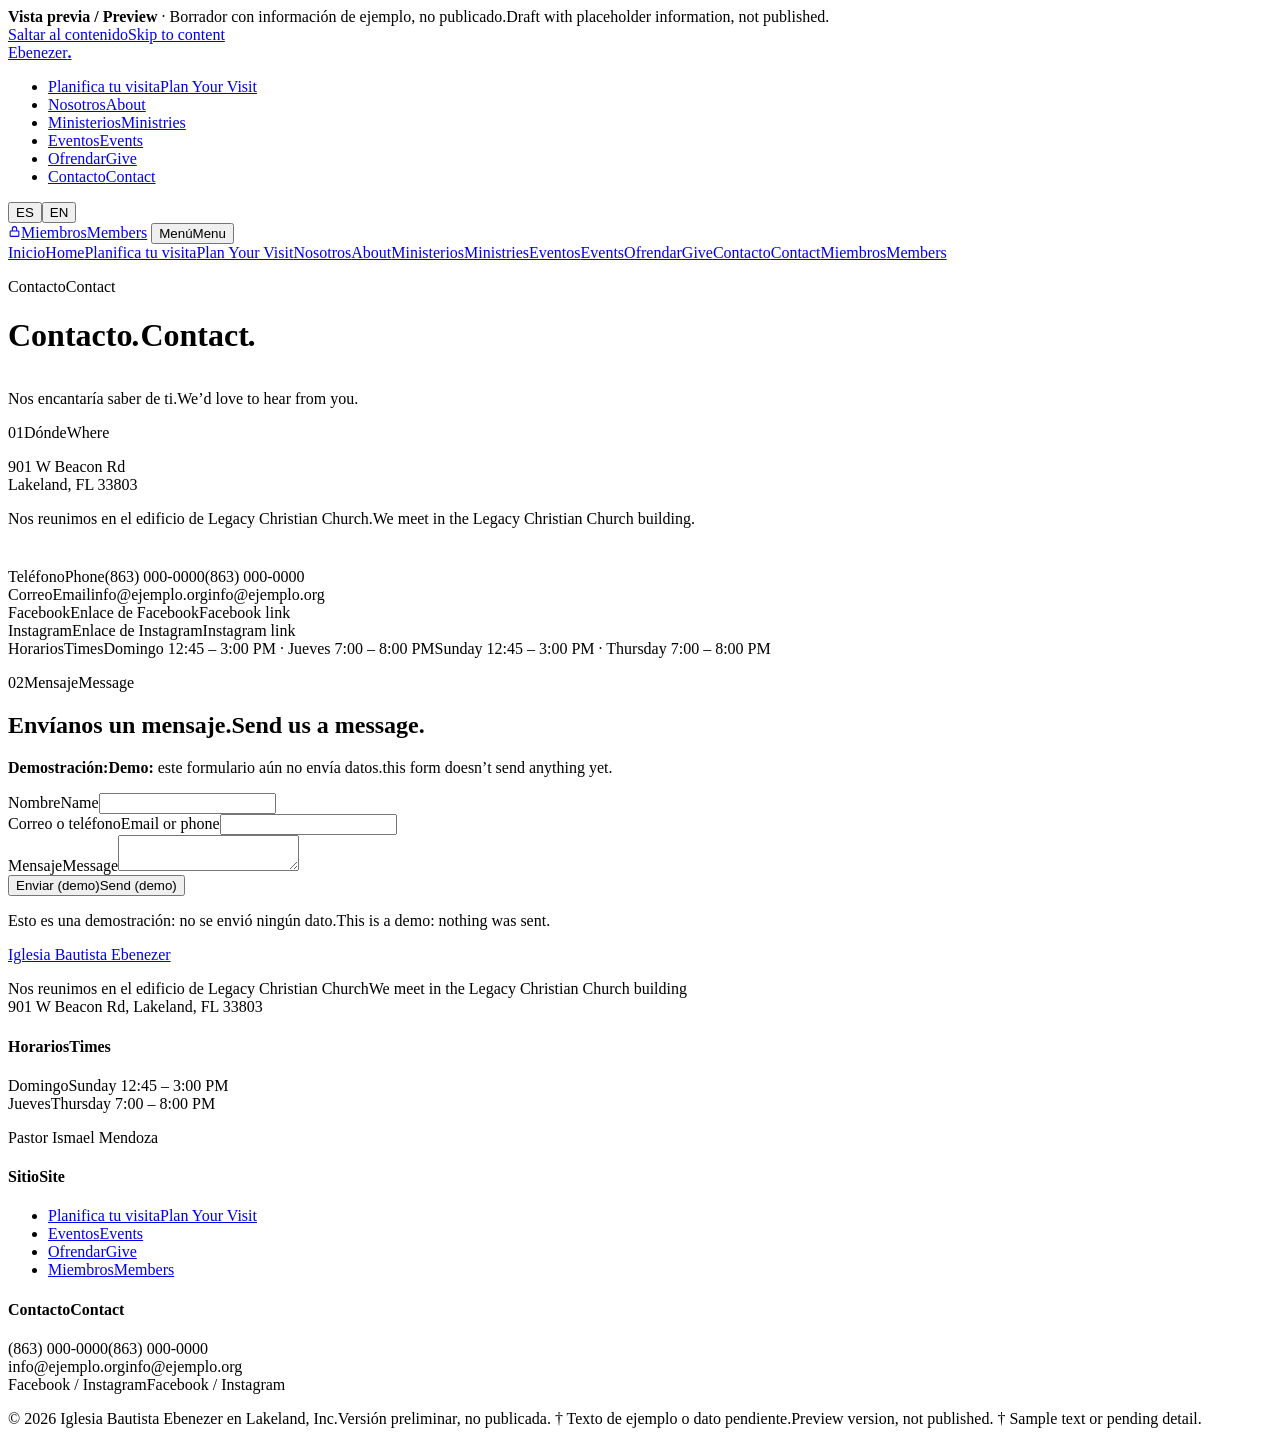
==== contacto.html @ 921b17aa "Add preview pages (1/7)" ====
<!doctype html>
<html lang="es">
<head>
<meta charset="utf-8">
<meta name="viewport" content="width=device-width, initial-scale=1">
<meta name="robots" content="noindex, nofollow">
<title data-es="Contacto · Iglesia Bautista Ebenezer" data-en="Contact · Iglesia Bautista Ebenezer">Contacto · Iglesia Bautista Ebenezer</title>
<meta name="description" content="Iglesia Bautista Ebenezer, iglesia bilingüe en Lakeland, FL. Domingos 12:45 PM · Jueves 7:00 PM. 901 W Beacon Rd.">
<link rel="icon" href="data:image/svg+xml,%3Csvg xmlns=%22http://www.w3.org/2000/svg%22 viewBox=%220 0 48 48%22%3E%3Crect width=%2248%22 height=%2248%22 fill=%22%230d0d0d%22/%3E%3Ctext x=%2224%22 y=%2236%22 font-family=%22Georgia,serif%22 font-size=%2232%22 fill=%22white%22 text-anchor=%22middle%22%3EE%3C/text%3E%3Ccircle cx=%2238%22 cy=%2234%22 r=%223%22 fill=%22%23b4874a%22/%3E%3C/svg%3E">
<link rel="preconnect" href="https://fonts.googleapis.com">
<link rel="preconnect" href="https://fonts.gstatic.com" crossorigin>
<link href="https://fonts.googleapis.com/css2?family=Instrument+Serif:ital@0;1&family=Inter:wght@300..700&display=swap" rel="stylesheet">
<link rel="stylesheet" href="assets/site.css">
</head>
<body>
<div class="preview-banner" role="note"><strong>Vista previa / Preview</strong> · <span data-l="es">Borrador con información de ejemplo, no publicado.</span><span data-l="en">Draft with placeholder information, not published.</span></div>
<a class="skip" href="#main"><span data-l="es">Saltar al contenido</span><span data-l="en">Skip to content</span></a>
<header class="site">
 <div class="wrap nav">
  <a class="brand" href="index.html" aria-label="Iglesia Bautista Ebenezer">Ebenezer<b>.</b></a>
  <ul class="menu"><li><a href="visita.html"><span data-l="es">Planifica tu visita</span><span data-l="en">Plan Your Visit</span></a></li><li><a href="nosotros.html"><span data-l="es">Nosotros</span><span data-l="en">About</span></a></li><li><a href="ministerios.html"><span data-l="es">Ministerios</span><span data-l="en">Ministries</span></a></li><li><a href="eventos.html"><span data-l="es">Eventos</span><span data-l="en">Events</span></a></li><li><a href="miembros-ofrendar.html"><span data-l="es">Ofrendar</span><span data-l="en">Give</span></a></li><li><a href="contacto.html" aria-current=page><span data-l="es">Contacto</span><span data-l="en">Contact</span></a></li></ul>
  <div class="right">
   <div class="lang" role="group" aria-label="Idioma / Language"><button data-set="es" aria-pressed="true">ES</button><button data-set="en" aria-pressed="false">EN</button></div>
   <a class="login" href="miembros.html"><svg width="13" height="13" viewBox="0 0 24 24" fill="none" stroke="currentColor" stroke-width="2" aria-hidden="true"><rect x="4" y="11" width="16" height="10" rx="1"/><path d="M8 11V7a4 4 0 0 1 8 0v4"/></svg><span class="lbl"><span data-l="es">Miembros</span><span data-l="en">Members</span></span></a>
   <button class="burger" aria-expanded="false" aria-label="Menú / Menu"><span data-l="es">Menú</span><span data-l="en">Menu</span></button>
  </div>
 </div>
</header>
<nav class="mnav" aria-label="Menú"><a href="index.html"><span data-l="es">Inicio</span><span data-l="en">Home</span></a><a href="visita.html"><span data-l="es">Planifica tu visita</span><span data-l="en">Plan Your Visit</span></a><a href="nosotros.html"><span data-l="es">Nosotros</span><span data-l="en">About</span></a><a href="ministerios.html"><span data-l="es">Ministerios</span><span data-l="en">Ministries</span></a><a href="eventos.html"><span data-l="es">Eventos</span><span data-l="en">Events</span></a><a href="miembros-ofrendar.html"><span data-l="es">Ofrendar</span><span data-l="en">Give</span></a><a href="contacto.html" aria-current=page><span data-l="es">Contacto</span><span data-l="en">Contact</span></a><a href="miembros.html"><span data-l="es">Miembros</span><span data-l="en">Members</span></a></nav>

<main id="main">
 <div class="wrap phead">
  <p class="eyebrow"><span data-l="es">Contacto</span><span data-l="en">Contact</span></p>
  <h1 class="title"><span data-l="es">Contacto<em>.</em></span><span data-l="en">Contact<em>.</em></span></h1>
  <p class="lede" style="margin-top:36px"><span data-l="es">Nos encantaría saber de ti.</span><span data-l="en">We’d love to hear from you.</span></p>
 </div>
 <section class="s"><div class="wrap sec"><p class="num"><span>01</span><span data-l="es">Dónde</span><span data-l="en">Where</span></p><div>
  <p class="addr">901 W Beacon Rd<br>Lakeland, FL 33803</p>
  <p class="muted" style="margin-top:16px"><span data-l="es">Nos reunimos en el edificio de Legacy Christian Church.</span><span data-l="en">We meet in the Legacy Christian Church building.</span></p>
  <div class="dl" style="margin-top:40px">
   <div><span class="k"><span data-l="es">Teléfono</span><span data-l="en">Phone</span></span><span><span class="ph"><span data-l="es">(863) 000-0000</span><span data-l="en">(863) 000-0000</span></span></span></div>
   <div><span class="k"><span data-l="es">Correo</span><span data-l="en">Email</span></span><span><span class="ph"><span data-l="es">info@ejemplo.org</span><span data-l="en">info@ejemplo.org</span></span></span></div>
   <div><span class="k">Facebook</span><span><span class="ph"><span data-l="es">Enlace de Facebook</span><span data-l="en">Facebook link</span></span></span></div>
   <div><span class="k">Instagram</span><span><span class="ph"><span data-l="es">Enlace de Instagram</span><span data-l="en">Instagram link</span></span></span></div>
   <div><span class="k"><span data-l="es">Horarios</span><span data-l="en">Times</span></span><span><span data-l="es">Domingo 12:45 – 3:00 PM · Jueves 7:00 – 8:00 PM</span><span data-l="en">Sunday 12:45 – 3:00 PM · Thursday 7:00 – 8:00 PM</span></span></div>
  </div>
 </div></div></section>
 <section class="s"><div class="wrap sec"><p class="num"><span>02</span><span data-l="es">Mensaje</span><span data-l="en">Message</span></p><div>
  <h2><span data-l="es">Envíanos un mensaje.</span><span data-l="en">Send us a message.</span></h2>
  <p class="note"><b><span data-l="es">Demostración:</span><span data-l="en">Demo:</span></b> <span data-l="es">este formulario aún no envía datos.</span><span data-l="en">this form doesn’t send anything yet.</span></p>
  <form class="demo"><div class="grid2">
   <div class="field"><label for="c-n"><span data-l="es">Nombre</span><span data-l="en">Name</span></label><input id="c-n" autocomplete="name"></div>
   <div class="field"><label for="c-e"><span data-l="es">Correo o teléfono</span><span data-l="en">Email or phone</span></label><input id="c-e"></div>
   <div class="field full"><label for="c-m"><span data-l="es">Mensaje</span><span data-l="en">Message</span></label><textarea id="c-m"></textarea></div>
  </div><div class="form-actions"><button class="btn" type="submit"><span data-l="es">Enviar (demo)</span><span data-l="en">Send (demo)</span></button><p class="form-msg" tabindex="-1"><span data-l="es">Esto es una demostración: no se envió ningún dato.</span><span data-l="en">This is a demo: nothing was sent.</span></p></div></form>
 </div></div></section>
</main>
<footer class="site">
 <div class="wrap">
  <div class="foot">
   <div><a class="brand" href="index.html">Iglesia Bautista Ebenezer</a><p><span data-l="es">Nos reunimos en el edificio de Legacy Christian Church</span><span data-l="en">We meet in the Legacy Christian Church building</span><br>901 W Beacon Rd, Lakeland, FL 33803</p></div>
   <div><h4><span data-l="es">Horarios</span><span data-l="en">Times</span></h4><p><span data-l="es">Domingo</span><span data-l="en">Sunday</span> 12:45 – 3:00 PM<br><span data-l="es">Jueves</span><span data-l="en">Thursday</span> 7:00 – 8:00 PM</p><p style="margin-top:10px">Pastor Ismael Mendoza</p></div>
   <div><h4><span data-l="es">Sitio</span><span data-l="en">Site</span></h4><ul><li><a href="visita.html"><span data-l="es">Planifica tu visita</span><span data-l="en">Plan Your Visit</span></a></li><li><a href="eventos.html"><span data-l="es">Eventos</span><span data-l="en">Events</span></a></li><li><a href="miembros-ofrendar.html"><span data-l="es">Ofrendar</span><span data-l="en">Give</span></a></li><li><a href="miembros.html"><span data-l="es">Miembros</span><span data-l="en">Members</span></a></li></ul></div>
   <div><h4><span data-l="es">Contacto</span><span data-l="en">Contact</span></h4><p><span class="ph"><span data-l="es">(863) 000-0000</span><span data-l="en">(863) 000-0000</span></span><br><span class="ph"><span data-l="es">info@ejemplo.org</span><span data-l="en">info@ejemplo.org</span></span><br><span class="ph"><span data-l="es">Facebook / Instagram</span><span data-l="en">Facebook / Instagram</span></span></p></div>
  </div>
  <div class="legal"><span>© 2026 Iglesia Bautista Ebenezer en Lakeland, Inc.</span><span><span data-l="es">Versión preliminar, no publicada. † Texto de ejemplo o dato pendiente.</span><span data-l="en">Preview version, not published. † Sample text or pending detail.</span></span></div>
 </div>
</footer>
<script src="assets/site.js"></script>
</body>
</html>
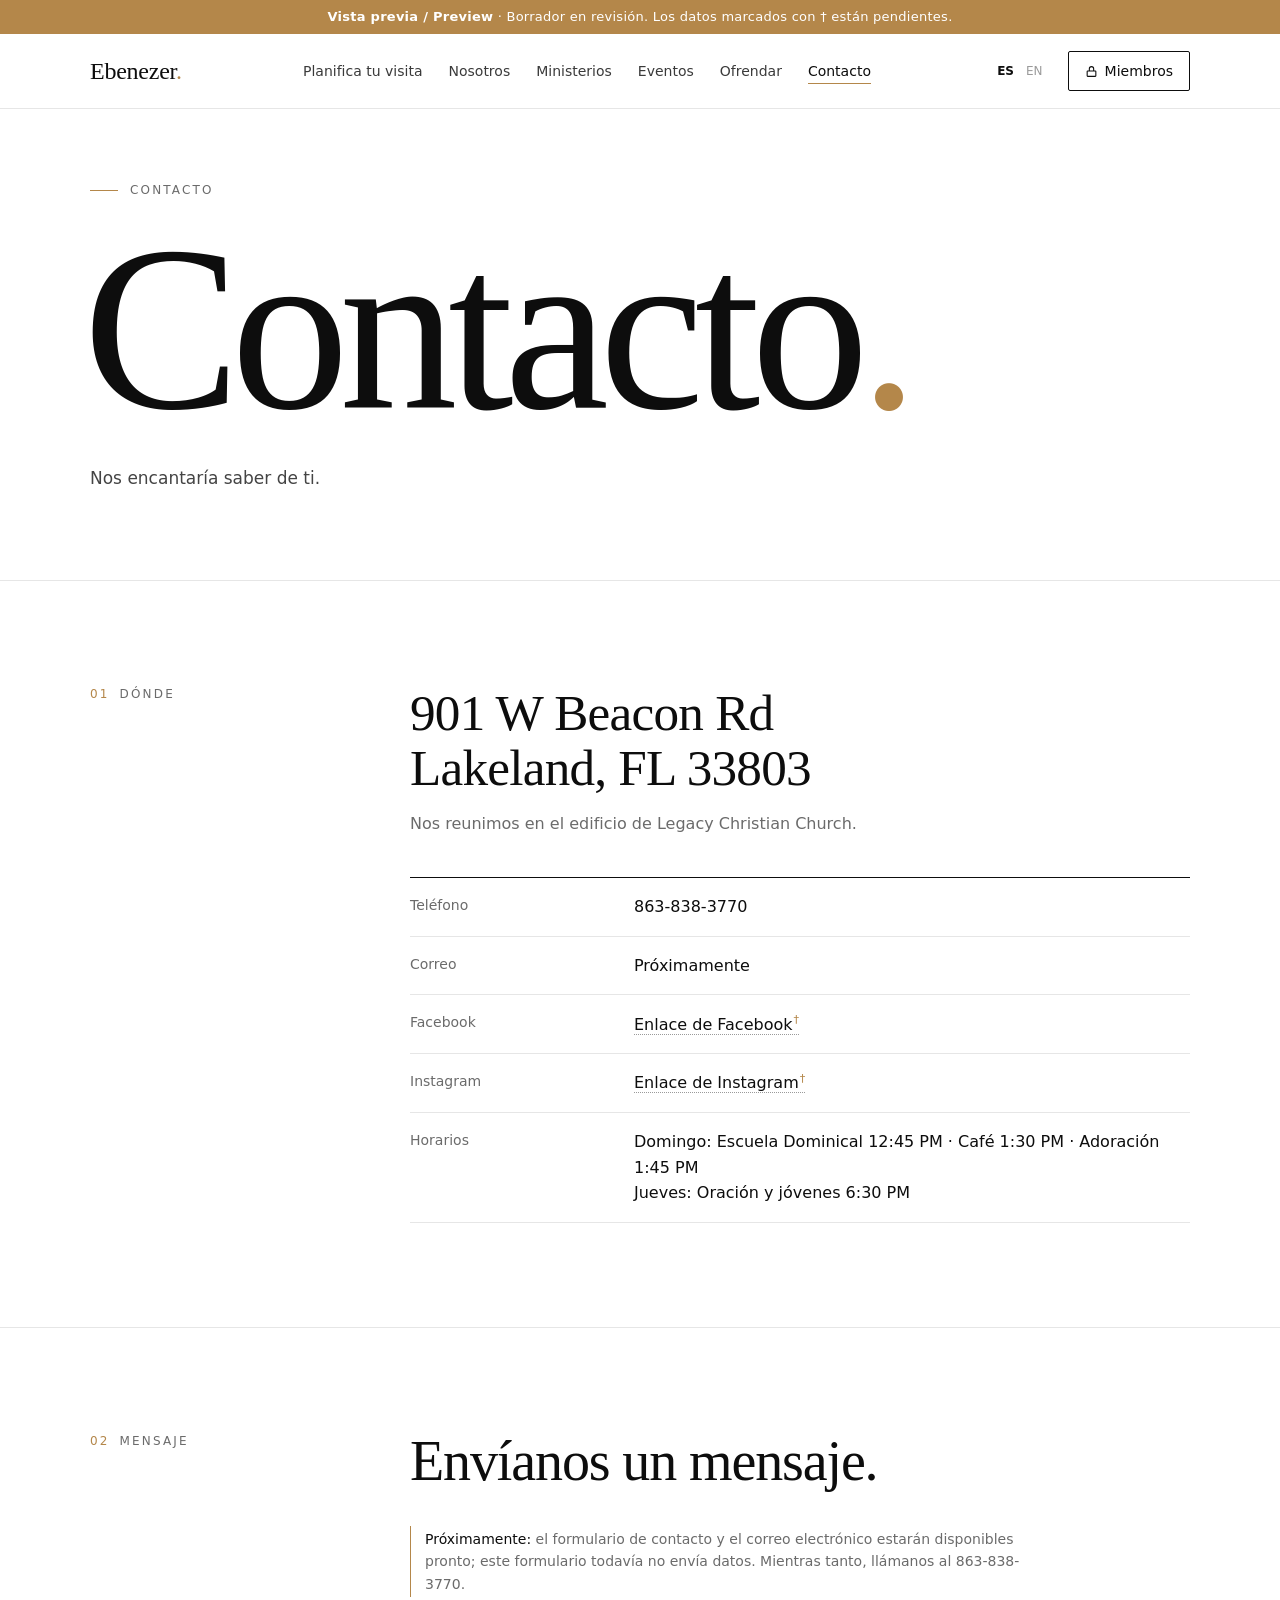
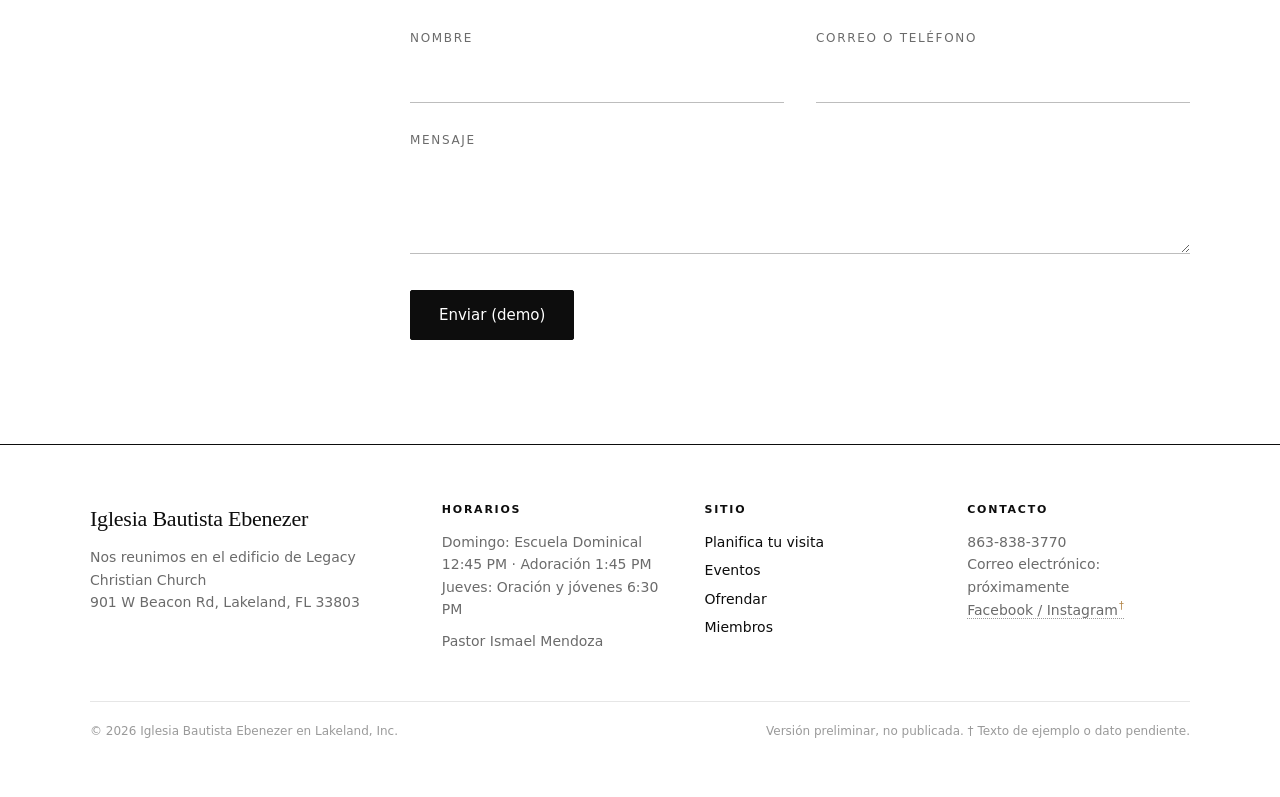
==== commit cd549b47: "Update preview: real content, pastor photos, Josue & Keren Co-authored-by: financialdashboard-app <f" ====
--- a/contacto.html
+++ b/contacto.html
@@ -5,7 +5,7 @@
 <meta name="viewport" content="width=device-width, initial-scale=1">
 <meta name="robots" content="noindex, nofollow">
 <title data-es="Contacto · Iglesia Bautista Ebenezer" data-en="Contact · Iglesia Bautista Ebenezer">Contacto · Iglesia Bautista Ebenezer</title>
-<meta name="description" content="Iglesia Bautista Ebenezer, iglesia bilingüe en Lakeland, FL. Domingos 12:45 PM · Jueves 7:00 PM. 901 W Beacon Rd.">
+<meta name="description" content="Iglesia Bautista Ebenezer, iglesia bilingüe en Lakeland, FL. Domingos 12:45 PM · Jueves 6:30 PM. 901 W Beacon Rd.">
 <link rel="icon" href="data:image/svg+xml,%3Csvg xmlns=%22http://www.w3.org/2000/svg%22 viewBox=%220 0 48 48%22%3E%3Crect width=%2248%22 height=%2248%22 fill=%22%230d0d0d%22/%3E%3Ctext x=%2224%22 y=%2236%22 font-family=%22Georgia,serif%22 font-size=%2232%22 fill=%22white%22 text-anchor=%22middle%22%3EE%3C/text%3E%3Ccircle cx=%2238%22 cy=%2234%22 r=%223%22 fill=%22%23b4874a%22/%3E%3C/svg%3E">
 <link rel="preconnect" href="https://fonts.googleapis.com">
 <link rel="preconnect" href="https://fonts.gstatic.com" crossorigin>
@@ -13,7 +13,7 @@
 <link rel="stylesheet" href="assets/site.css">
 </head>
 <body>
-<div class="preview-banner" role="note"><strong>Vista previa / Preview</strong> · <span data-l="es">Borrador con información de ejemplo, no publicado.</span><span data-l="en">Draft with placeholder information, not published.</span></div>
+<div class="preview-banner" role="note"><strong>Vista previa / Preview</strong> · <span data-l="es">Borrador en revisión. Los datos marcados con † están pendientes.</span><span data-l="en">Draft under review. Items marked † are still pending.</span></div>
 <a class="skip" href="#main"><span data-l="es">Saltar al contenido</span><span data-l="en">Skip to content</span></a>
 <header class="site">
  <div class="wrap nav">
@@ -38,16 +38,16 @@
   <p class="addr">901 W Beacon Rd<br>Lakeland, FL 33803</p>
   <p class="muted" style="margin-top:16px"><span data-l="es">Nos reunimos en el edificio de Legacy Christian Church.</span><span data-l="en">We meet in the Legacy Christian Church building.</span></p>
   <div class="dl" style="margin-top:40px">
-   <div><span class="k"><span data-l="es">Teléfono</span><span data-l="en">Phone</span></span><span><span class="ph"><span data-l="es">(863) 000-0000</span><span data-l="en">(863) 000-0000</span></span></span></div>
-   <div><span class="k"><span data-l="es">Correo</span><span data-l="en">Email</span></span><span><span class="ph"><span data-l="es">info@ejemplo.org</span><span data-l="en">info@ejemplo.org</span></span></span></div>
+   <div><span class="k"><span data-l="es">Teléfono</span><span data-l="en">Phone</span></span><span><a href="tel:+18638383770">863-838-3770</a></span></div>
+   <div><span class="k"><span data-l="es">Correo</span><span data-l="en">Email</span></span><span><span data-l="es">Próximamente</span><span data-l="en">Coming soon</span></span></div>
    <div><span class="k">Facebook</span><span><span class="ph"><span data-l="es">Enlace de Facebook</span><span data-l="en">Facebook link</span></span></span></div>
    <div><span class="k">Instagram</span><span><span class="ph"><span data-l="es">Enlace de Instagram</span><span data-l="en">Instagram link</span></span></span></div>
-   <div><span class="k"><span data-l="es">Horarios</span><span data-l="en">Times</span></span><span><span data-l="es">Domingo 12:45 – 3:00 PM · Jueves 7:00 – 8:00 PM</span><span data-l="en">Sunday 12:45 – 3:00 PM · Thursday 7:00 – 8:00 PM</span></span></div>
+   <div><span class="k"><span data-l="es">Horarios</span><span data-l="en">Times</span></span><span><span data-l="es">Domingo: Escuela Dominical 12:45 PM · Café 1:30 PM · Adoración 1:45 PM<br>Jueves: Oración y jóvenes 6:30 PM</span><span data-l="en">Sunday: Sunday School 12:45 PM · Coffee 1:30 PM · Worship 1:45 PM<br>Thursday: Prayer &amp; youth 6:30 PM</span></span></div>
   </div>
  </div></div></section>
  <section class="s"><div class="wrap sec"><p class="num"><span>02</span><span data-l="es">Mensaje</span><span data-l="en">Message</span></p><div>
   <h2><span data-l="es">Envíanos un mensaje.</span><span data-l="en">Send us a message.</span></h2>
-  <p class="note"><b><span data-l="es">Demostración:</span><span data-l="en">Demo:</span></b> <span data-l="es">este formulario aún no envía datos.</span><span data-l="en">this form doesn’t send anything yet.</span></p>
+  <p class="note"><b><span data-l="es">Próximamente:</span><span data-l="en">Coming soon:</span></b> <span data-l="es">el formulario de contacto y el correo electrónico estarán disponibles pronto; este formulario todavía no envía datos. Mientras tanto, llámanos al</span><span data-l="en">our contact form and email are coming soon; this form doesn’t send anything yet. In the meantime, call us at</span> <a href="tel:+18638383770">863-838-3770</a>.</p>
   <form class="demo"><div class="grid2">
    <div class="field"><label for="c-n"><span data-l="es">Nombre</span><span data-l="en">Name</span></label><input id="c-n" autocomplete="name"></div>
    <div class="field"><label for="c-e"><span data-l="es">Correo o teléfono</span><span data-l="en">Email or phone</span></label><input id="c-e"></div>
@@ -59,9 +59,9 @@
  <div class="wrap">
   <div class="foot">
    <div><a class="brand" href="index.html">Iglesia Bautista Ebenezer</a><p><span data-l="es">Nos reunimos en el edificio de Legacy Christian Church</span><span data-l="en">We meet in the Legacy Christian Church building</span><br>901 W Beacon Rd, Lakeland, FL 33803</p></div>
-   <div><h4><span data-l="es">Horarios</span><span data-l="en">Times</span></h4><p><span data-l="es">Domingo</span><span data-l="en">Sunday</span> 12:45 – 3:00 PM<br><span data-l="es">Jueves</span><span data-l="en">Thursday</span> 7:00 – 8:00 PM</p><p style="margin-top:10px">Pastor Ismael Mendoza</p></div>
+   <div><h4><span data-l="es">Horarios</span><span data-l="en">Times</span></h4><p><span data-l="es">Domingo</span><span data-l="en">Sunday</span>: <span data-l="es">Escuela Dominical</span><span data-l="en">Sunday School</span> 12:45 PM · <span data-l="es">Adoración</span><span data-l="en">Worship</span> 1:45 PM<br><span data-l="es">Jueves</span><span data-l="en">Thursday</span>: <span data-l="es">Oración y jóvenes</span><span data-l="en">Prayer &amp; youth</span> 6:30 PM</p><p style="margin-top:10px">Pastor Ismael Mendoza</p></div>
    <div><h4><span data-l="es">Sitio</span><span data-l="en">Site</span></h4><ul><li><a href="visita.html"><span data-l="es">Planifica tu visita</span><span data-l="en">Plan Your Visit</span></a></li><li><a href="eventos.html"><span data-l="es">Eventos</span><span data-l="en">Events</span></a></li><li><a href="miembros-ofrendar.html"><span data-l="es">Ofrendar</span><span data-l="en">Give</span></a></li><li><a href="miembros.html"><span data-l="es">Miembros</span><span data-l="en">Members</span></a></li></ul></div>
-   <div><h4><span data-l="es">Contacto</span><span data-l="en">Contact</span></h4><p><span class="ph"><span data-l="es">(863) 000-0000</span><span data-l="en">(863) 000-0000</span></span><br><span class="ph"><span data-l="es">info@ejemplo.org</span><span data-l="en">info@ejemplo.org</span></span><br><span class="ph"><span data-l="es">Facebook / Instagram</span><span data-l="en">Facebook / Instagram</span></span></p></div>
+   <div><h4><span data-l="es">Contacto</span><span data-l="en">Contact</span></h4><p><a href="tel:+18638383770">863-838-3770</a><br><span data-l="es">Correo electrónico: próximamente</span><span data-l="en">Email: coming soon</span><br><span class="ph"><span data-l="es">Facebook / Instagram</span><span data-l="en">Facebook / Instagram</span></span></p></div>
   </div>
   <div class="legal"><span>© 2026 Iglesia Bautista Ebenezer en Lakeland, Inc.</span><span><span data-l="es">Versión preliminar, no publicada. † Texto de ejemplo o dato pendiente.</span><span data-l="en">Preview version, not published. † Sample text or pending detail.</span></span></div>
  </div>
--- a/assets/site.css
+++ b/assets/site.css
@@ -0,0 +1,216 @@
+/* Iglesia Bautista Ebenezer — final site (direction D: oversized serif, monochrome + brass) */
+:root{--ink:#0d0d0d;--paper:#fff;--mute:#6b6b6b;--line:#e6e6e6;--accent:#b4874a;--max:1180px;--serif:"Instrument Serif",Georgia,"Times New Roman",serif;--sans:Inter,system-ui,-apple-system,"Segoe UI",sans-serif}
+*{box-sizing:border-box;margin:0;padding:0}
+html{-webkit-text-size-adjust:100%;scroll-behavior:smooth}
+body{font-family:var(--sans);color:var(--ink);background:var(--paper);font-size:16px;line-height:1.6;-webkit-font-smoothing:antialiased}
+a{color:inherit;text-decoration:none}
+img{max-width:100%;display:block}
+html[lang=es] [data-l=en],html[lang=en] [data-l=es]{display:none!important}
+.wrap{max-width:var(--max);margin:0 auto;padding:0 40px}
+.skip{position:absolute;left:-999px;top:8px;background:var(--ink);color:#fff;padding:8px 14px;z-index:100}
+.skip:focus{left:8px}
+:focus-visible{outline:2px solid var(--accent);outline-offset:3px}
+.ph{border-bottom:1px dotted #9a9a9a}
+.ph::after{content:"†";color:var(--accent);font-size:.7em;vertical-align:super;margin-left:1px}
+.serif{font-family:var(--serif);font-weight:400}
+/* header */
+header.site{position:sticky;top:0;background:rgba(255,255,255,.94);backdrop-filter:blur(8px);-webkit-backdrop-filter:blur(8px);z-index:20;border-bottom:1px solid var(--line)}
+.nav{display:flex;align-items:center;justify-content:space-between;height:74px;gap:24px}
+.brand{font-family:var(--serif);font-size:24px;letter-spacing:-.01em;white-space:nowrap}
+.brand b{font-weight:400;color:var(--accent)}
+.menu{display:flex;gap:26px;align-items:center;list-style:none;font-size:14px}
+.menu a{color:#3a3a3a;padding:4px 0;border-bottom:1px solid transparent;white-space:nowrap}
+.menu a:hover,.menu a[aria-current=page]{color:var(--ink);border-bottom-color:var(--accent)}
+.right{display:flex;align-items:center;gap:20px;font-size:14px}
+.lang{display:flex;gap:2px;font-size:12px;letter-spacing:.08em}
+.lang button{background:none;border:0;font:inherit;color:#9a9a9a;cursor:pointer;padding:4px 5px}
+.lang button[aria-pressed=true]{color:var(--ink);font-weight:600}
+.login{display:inline-flex;align-items:center;gap:7px;border:1px solid var(--ink);padding:8px 16px;border-radius:2px;white-space:nowrap}
+.login:hover{background:var(--ink);color:#fff}
+.burger{display:none;background:none;border:0;font:inherit;font-size:14px;cursor:pointer;color:var(--ink)}
+.mnav{display:none}
+/* members sub-nav */
+.subnav{border-bottom:1px solid var(--line);background:#fff}
+.subnav .wrap{display:flex;gap:28px;overflow-x:auto;scrollbar-width:none;font-size:13px;letter-spacing:.04em}
+.subnav .wrap::-webkit-scrollbar{display:none}
+.subnav a{padding:14px 0;white-space:nowrap;color:var(--mute);border-bottom:1px solid transparent}
+.subnav a[aria-current=page]{color:var(--ink);border-bottom-color:var(--accent)}
+.subnav .tag{padding:14px 0;color:var(--accent);white-space:nowrap;font-size:11px;letter-spacing:.16em;text-transform:uppercase}
+/* page head */
+.eyebrow{font-size:12px;letter-spacing:.18em;text-transform:uppercase;color:var(--mute);display:flex;align-items:center;gap:12px}
+.eyebrow::before{content:"";width:28px;height:1px;background:var(--accent);flex:none}
+.phead{padding-top:72px;padding-bottom:88px}
+.title{font-family:var(--serif);font-weight:400;font-size:min(19vw,236px);line-height:.84;letter-spacing:-.04em;margin:30px 0 0 -.03em;white-space:nowrap}
+.title em{font-style:normal;color:var(--accent)}
+.title.mega{font-size:min(29.2vw,372px);line-height:.8;letter-spacing:-.045em;margin-left:-.025em}
+.intro{display:grid;grid-template-columns:1.1fr 1fr;gap:64px;align-items:end;margin-top:44px}
+.motto{font-family:var(--serif);font-size:clamp(28px,3.2vw,42px);line-height:1.1;letter-spacing:-.015em}
+.motto em{font-style:italic}
+.ref{display:block;font-family:var(--sans);font-size:12px;letter-spacing:.18em;text-transform:uppercase;color:var(--mute);margin-top:14px}
+.lede{font-size:17px;color:#444;max-width:34em;font-weight:300}
+.cta{display:flex;gap:28px;align-items:center;margin-top:28px;flex-wrap:wrap}
+.btn{background:var(--ink);color:#fff;padding:15px 28px;font-size:15px;border-radius:2px;display:inline-block;border:1px solid var(--ink);font-family:inherit;cursor:pointer;line-height:1.2}
+.btn:hover{background:#333}
+.btn.ghost{background:transparent;color:var(--ink)}
+.btn[disabled]{background:#cfcfcf;border-color:#cfcfcf;color:#fff;cursor:not-allowed}
+.link{font-size:15px;border-bottom:1px solid currentColor;padding-bottom:2px;white-space:nowrap}
+.facts{display:grid;grid-template-columns:repeat(3,1fr);border-top:1px solid var(--ink);margin-top:80px}
+.facts div{padding:22px 0 0;font-size:14px;color:var(--mute)}
+.facts strong{display:block;color:var(--ink);font-weight:500;font-size:16px;margin-bottom:2px}
+/* sections */
+section.s{padding:104px 0;border-top:1px solid var(--line)}
+.sec{display:grid;grid-template-columns:260px 1fr;gap:60px}
+.num{font-size:12px;letter-spacing:.18em;text-transform:uppercase;color:var(--mute)}
+.num span:first-child{color:var(--accent);margin-right:10px}
+h2{font-family:var(--serif);font-weight:400;font-size:clamp(36px,4.4vw,56px);line-height:1.04;letter-spacing:-.02em;margin-bottom:36px}
+h3{font-weight:500;font-size:19px;margin-bottom:6px;letter-spacing:-.005em}
+p+p{margin-top:14px}
+.muted{color:var(--mute)}
+.small{font-size:14px}
+.rows{border-top:1px solid var(--ink)}
+.row{display:grid;grid-template-columns:200px 1fr auto;gap:24px;padding:22px 0;border-bottom:1px solid var(--line);align-items:baseline}
+.row .t{font-variant-numeric:tabular-nums;font-size:15px}
+.row .n{font-size:18px}
+.row .n small{display:block;color:var(--mute);font-size:14px;margin-top:2px}
+.row .tag{font-size:12px;color:var(--mute);letter-spacing:.06em;text-align:right}
+.row .act{font-size:14px;white-space:nowrap}
+.day{font-size:13px;letter-spacing:.14em;text-transform:uppercase;margin:0 0 14px;font-weight:600}
+.rows+.day{margin-top:48px}
+.badge{display:inline-block;font-size:11px;letter-spacing:.12em;text-transform:uppercase;color:var(--accent);border:1px solid var(--accent);padding:2px 8px;border-radius:2px;white-space:nowrap}
+.badge.done{color:var(--mute);border-color:var(--line)}
+.two{display:grid;grid-template-columns:1fr 1fr;border-top:1px solid var(--ink)}
+.two>div{padding:28px 32px 32px 0;border-bottom:1px solid var(--line)}
+.two>div:nth-child(odd){border-right:1px solid var(--line)}
+.two>div:nth-child(even){padding-left:32px}
+.two p{color:var(--mute);font-size:15px}
+.two .lng{font-size:11px;letter-spacing:.14em;color:var(--accent);text-transform:uppercase;margin-bottom:12px;display:block}
+.dl{border-top:1px solid var(--ink)}
+.dl div{display:grid;grid-template-columns:200px 1fr;gap:24px;padding:16px 0;border-bottom:1px solid var(--line);font-size:16px}
+.dl dt,.dl .k{color:var(--mute);font-size:14px}
+blockquote{font-family:var(--serif);font-size:clamp(26px,3vw,38px);line-height:1.22;letter-spacing:-.01em;max-width:24em}
+.cite{margin-top:16px;font-size:13px;letter-spacing:.06em;color:var(--mute)}
+.sig{margin-top:28px;font-size:15px}
+.sig small{display:block;color:var(--mute);font-size:14px}
+.addr{font-family:var(--serif);font-size:clamp(34px,4vw,52px);line-height:1.08;letter-spacing:-.015em}
+.note{display:block;font-size:14px;color:var(--mute);border-left:1px solid var(--accent);padding:2px 0 2px 14px;margin:0 0 32px;max-width:44em}
+.note b{color:var(--ink);font-weight:500}
+/* black band */
+.band{background:var(--ink);color:#fff;border-top:0!important}
+.band .num{color:#8d8d8d}
+.band .lede,.band p{color:#bdbdbd}
+.event{display:grid;grid-template-columns:1fr 200px;gap:80px;align-items:end}
+.ev-xl{font-family:var(--serif);font-weight:400;font-size:min(19vw,244px);line-height:.82;letter-spacing:-.04em;margin:0 0 40px -.04em;white-space:nowrap;color:#fff}
+.ev-xl em{font-style:italic;color:var(--accent)}
+.edata{display:flex;gap:56px;margin-top:40px;flex-wrap:wrap}
+.edata div{font-size:13px;color:#8d8d8d;letter-spacing:.06em;text-transform:uppercase}
+.edata strong{display:block;color:#fff;font-weight:400;font-family:var(--serif);font-size:30px;letter-spacing:0;text-transform:none;margin-top:4px;line-height:1.15}
+.qr{background:#fff;padding:12px}
+.qr img{width:100%}
+.qr-cap{font-size:12px;color:#8d8d8d;margin-top:12px;letter-spacing:.04em}
+.also{margin-top:72px;padding-top:26px;border-top:1px solid #2b2b2b;display:flex;justify-content:space-between;gap:24px;flex-wrap:wrap;font-size:15px;color:#bdbdbd}
+.also strong{color:#fff;font-weight:500}
+.band .link{color:#fff}
+/* forms */
+form .grid2{display:grid;grid-template-columns:1fr 1fr;gap:28px 32px}
+.field{display:flex;flex-direction:column;gap:8px}
+.field.full{grid-column:1/-1}
+.field label,.field .lab{font-size:12px;letter-spacing:.14em;text-transform:uppercase;color:var(--mute)}
+input,select,textarea{font:inherit;font-size:16px;color:var(--ink);background:transparent;border:0;border-bottom:1px solid #bdbdbd;padding:10px 0;border-radius:0;width:100%;-webkit-appearance:none;appearance:none}
+textarea{min-height:96px;resize:vertical}
+input:focus,select:focus,textarea:focus{outline:0;border-bottom-color:var(--ink)}
+select{background-image:linear-gradient(45deg,transparent 50%,#6b6b6b 50%),linear-gradient(135deg,#6b6b6b 50%,transparent 50%);background-position:calc(100% - 10px) 55%,calc(100% - 5px) 55%;background-size:5px 5px;background-repeat:no-repeat}
+.seg{display:flex;gap:0;flex-wrap:wrap;border:1px solid var(--ink);width:max-content;max-width:100%}
+.seg button{font:inherit;font-size:14px;background:none;border:0;border-right:1px solid var(--ink);padding:11px 18px;cursor:pointer;color:var(--ink)}
+.seg button:last-child{border-right:0}
+.seg button[aria-pressed=true]{background:var(--ink);color:#fff}
+.form-actions{margin-top:36px;display:flex;gap:20px;align-items:center;flex-wrap:wrap}
+.form-msg{display:none;font-size:14px;color:var(--ink);border-left:1px solid var(--accent);padding-left:12px}
+.form-msg.show{display:block}
+/* calendar */
+.cal{display:grid;grid-template-columns:repeat(7,1fr);border-top:1px solid var(--ink);border-left:1px solid var(--line)}
+.cal .h{font-size:11px;letter-spacing:.14em;text-transform:uppercase;color:var(--mute);padding:12px 10px;border-right:1px solid var(--line);border-bottom:1px solid var(--line)}
+.cal .d{min-height:112px;padding:10px;border-right:1px solid var(--line);border-bottom:1px solid var(--line);font-size:12.5px;line-height:1.35}
+.cal .d b{display:block;font-family:var(--serif);font-weight:400;font-size:22px;margin-bottom:6px;line-height:1}
+.cal .d.out{background:#fafafa}
+.cal .d.today b{color:var(--accent)}
+.cal .e{display:block;margin-top:4px;color:#444}
+.cal .e.hl{color:var(--ink);font-weight:600}
+.cal .e.hl::before{content:"";display:inline-block;width:6px;height:6px;background:var(--accent);border-radius:50%;margin-right:5px;vertical-align:1px}
+.cal-list{display:none}
+/* directory / list */
+.search{max-width:360px;margin-bottom:28px}
+.letter{font-family:var(--serif);font-size:28px;color:var(--accent)}
+/* footer */
+footer.site{border-top:1px solid var(--ink);padding:56px 0 56px;font-size:14px;color:var(--mute);margin-top:0}
+.foot{display:grid;grid-template-columns:1.4fr 1fr 1fr 1fr;gap:40px}
+.foot .brand{color:var(--ink);font-size:22px;margin-bottom:10px;display:block}
+.foot h4{font-size:11px;letter-spacing:.16em;text-transform:uppercase;color:var(--ink);font-weight:600;margin-bottom:12px}
+.foot ul{list-style:none;display:grid;gap:6px}
+.foot ul a{color:var(--ink)}
+.legal{margin-top:48px;padding-top:20px;border-top:1px solid var(--line);font-size:12px;color:#9a9a9a;display:flex;justify-content:space-between;gap:20px;flex-wrap:wrap}
+/* responsive */
+@media (max-width:1120px){
+ .menu{display:none}.burger{display:block}
+ .mnav{position:fixed;inset:74px 0 0 0;background:#fff;z-index:19;padding:32px 40px;overflow:auto}
+ .mnav.open{display:block}
+ .mnav a{display:block;font-family:var(--serif);font-size:40px;line-height:1.25;border-bottom:1px solid var(--line);padding:8px 0}
+ .mnav a[aria-current=page]{color:var(--accent)}
+}
+@media (max-width:980px){
+ .sec{grid-template-columns:1fr;gap:24px}
+ .intro{grid-template-columns:1fr;gap:28px}
+ .event{grid-template-columns:1fr;gap:44px}.event .qr-box{max-width:200px}
+ .foot{grid-template-columns:1fr 1fr}
+}
+@media (max-width:760px){
+ .cal{display:none}.cal-list{display:block}
+ form .grid2{grid-template-columns:1fr}
+}
+@media (max-width:640px){
+ .wrap{padding:0 22px}
+ .nav{height:64px}.brand{font-size:21px}
+ .mnav{inset:64px 0 0 0;padding:24px 22px}.mnav a{font-size:34px}
+ .right{gap:14px}.login{padding:7px 10px}.login .lbl{display:none}
+ .eyebrow{letter-spacing:.12em;font-size:11px}
+ .phead{padding-top:44px;padding-bottom:64px}
+ .title{font-size:21vw;margin-top:24px}
+ .title.mega{font-size:29.2vw}
+ .intro{margin-top:30px}
+ .facts{grid-template-columns:1fr;margin-top:56px}
+ .facts div{padding:16px 0;border-bottom:1px solid var(--line)}
+ .facts div:last-child{border-bottom:0}
+ section.s{padding:68px 0}
+ h2{margin-bottom:26px}
+ .row{grid-template-columns:1fr;gap:3px;padding:18px 0}
+ .row .tag{text-align:left;margin-top:4px}
+ .two{grid-template-columns:1fr}
+ .two>div,.two>div:nth-child(even){padding:24px 0;border-right:0!important}
+ .dl div{grid-template-columns:1fr;gap:2px}
+ .ev-xl{font-size:34vw}
+ .edata{gap:28px}
+ .foot{grid-template-columns:1fr;gap:28px}
+ .seg button{padding:10px 14px}
+}
+.pray.on{background:var(--ink);color:#fff}
+/* temporary preview banner */
+.preview-banner{background:#b4874a;color:#fff;text-align:center;font:500 13px/1.4 Inter,system-ui,sans-serif;padding:8px 12px;letter-spacing:.02em}
+.preview-banner strong{font-weight:700}
+/* photos (real content pass, Oct 2026) */
+.photo{margin:0}
+.photo img{width:100%;object-fit:cover;background:#f2f2f2}
+.photo figcaption{font-size:12px;color:var(--mute);letter-spacing:.04em;margin-top:10px}
+.hero-photo{margin-top:56px}
+.photos2{display:grid;grid-template-columns:1fr 1fr;gap:24px;margin-top:24px}
+.photo-ph{margin:0;background:#f4f4f4;border:1px dashed #c9c9c9;display:flex;align-items:center;justify-content:center;text-align:center;padding:20px;font-size:13px;color:var(--mute);width:100%}
+.bio{display:grid;grid-template-columns:240px 1fr;gap:48px;align-items:start}
+.give{display:grid;grid-template-columns:1fr 200px;gap:48px;align-items:start}
+@media (max-width:760px){.bio,.give{grid-template-columns:1fr;gap:28px}.bio .photo-ph{max-width:260px}.give .qr-ph{max-width:200px}.photos2{grid-template-columns:1fr}}
+/* pastor photos (Oct 17 2026) — all photos in full color */
+.photo-ph .ph{display:block}
+.ph-small{margin-top:28px}
+.role{font-size:13px;letter-spacing:.08em;text-transform:uppercase;color:var(--accent);margin:-6px 0 18px}
+.family{margin-top:40px}
+.sig-row{display:flex;align-items:center;gap:16px;margin-top:28px}
+.sig-row .sig{margin-top:0}
+.avatar{width:64px;height:64px;border-radius:50%;object-fit:cover;flex:none}
+@media (max-width:760px){.bio .photo{max-width:320px}.bio .ph-small{max-width:200px}}
